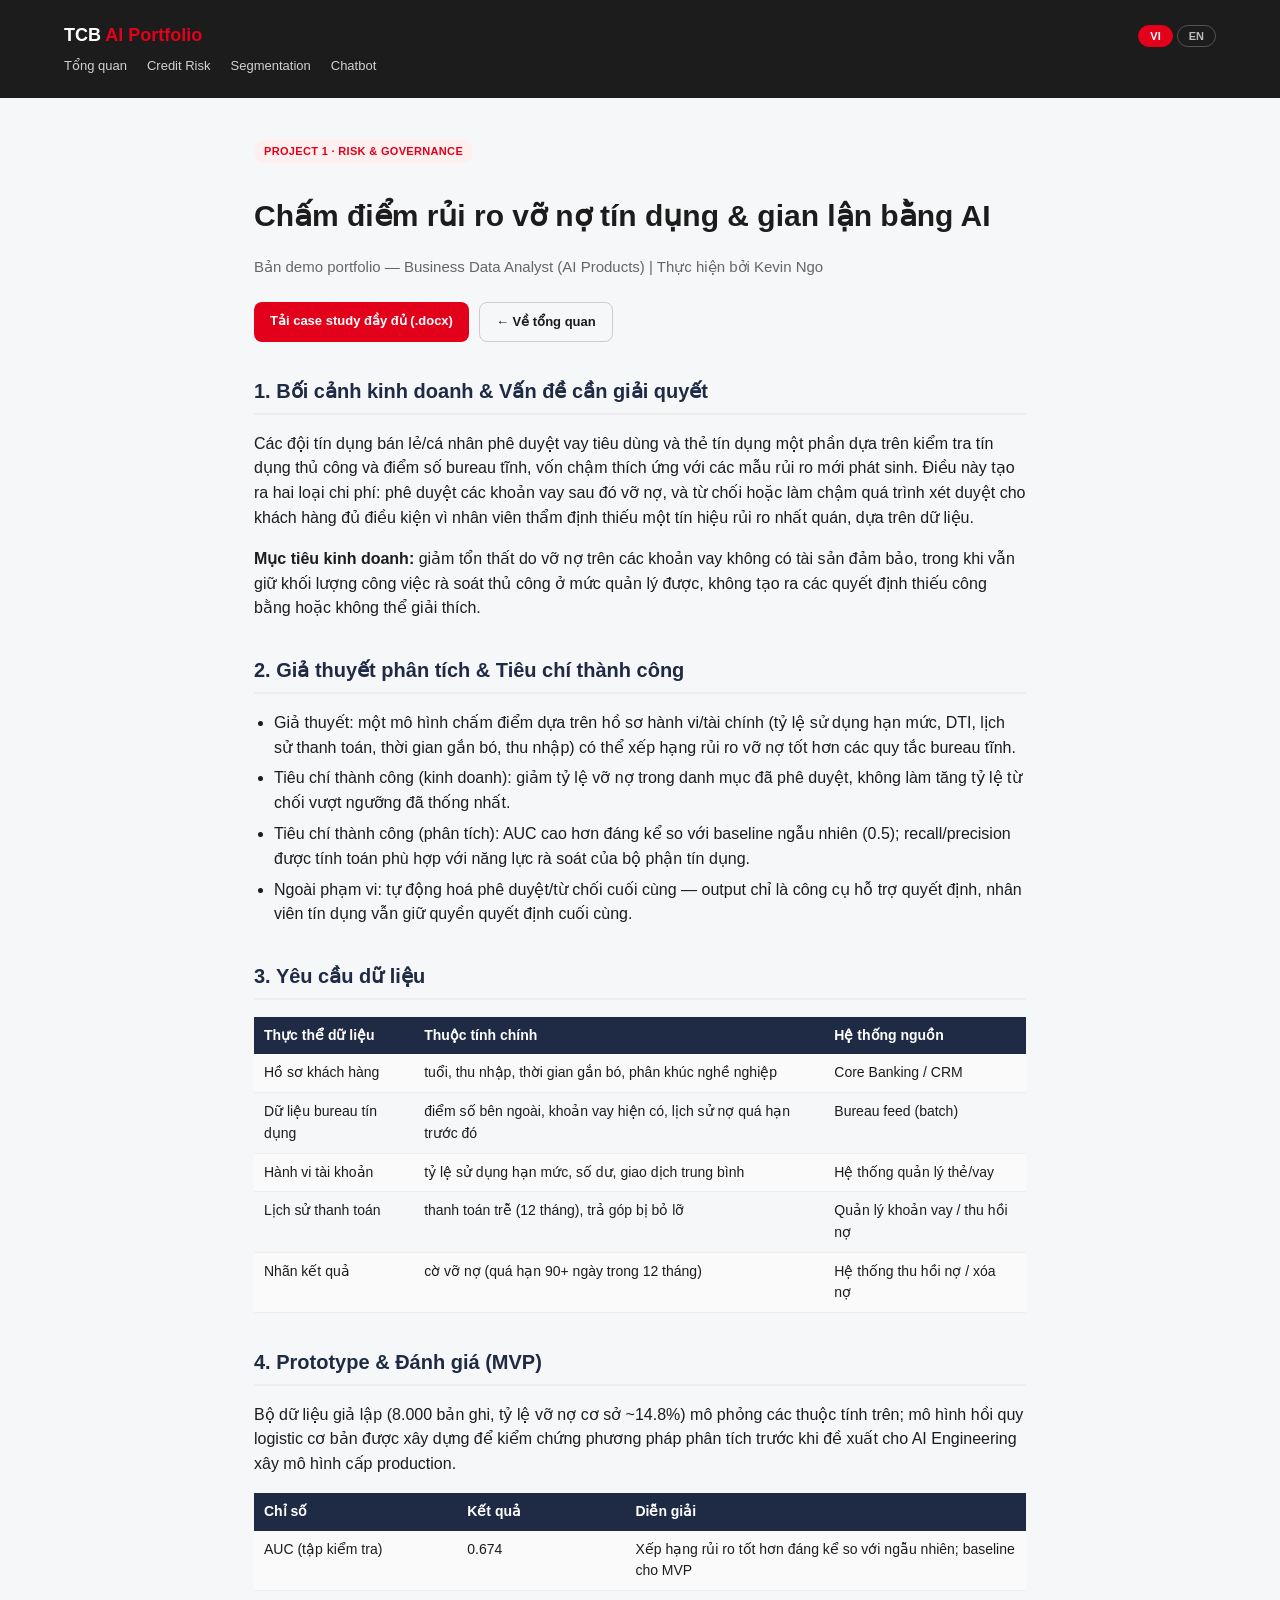
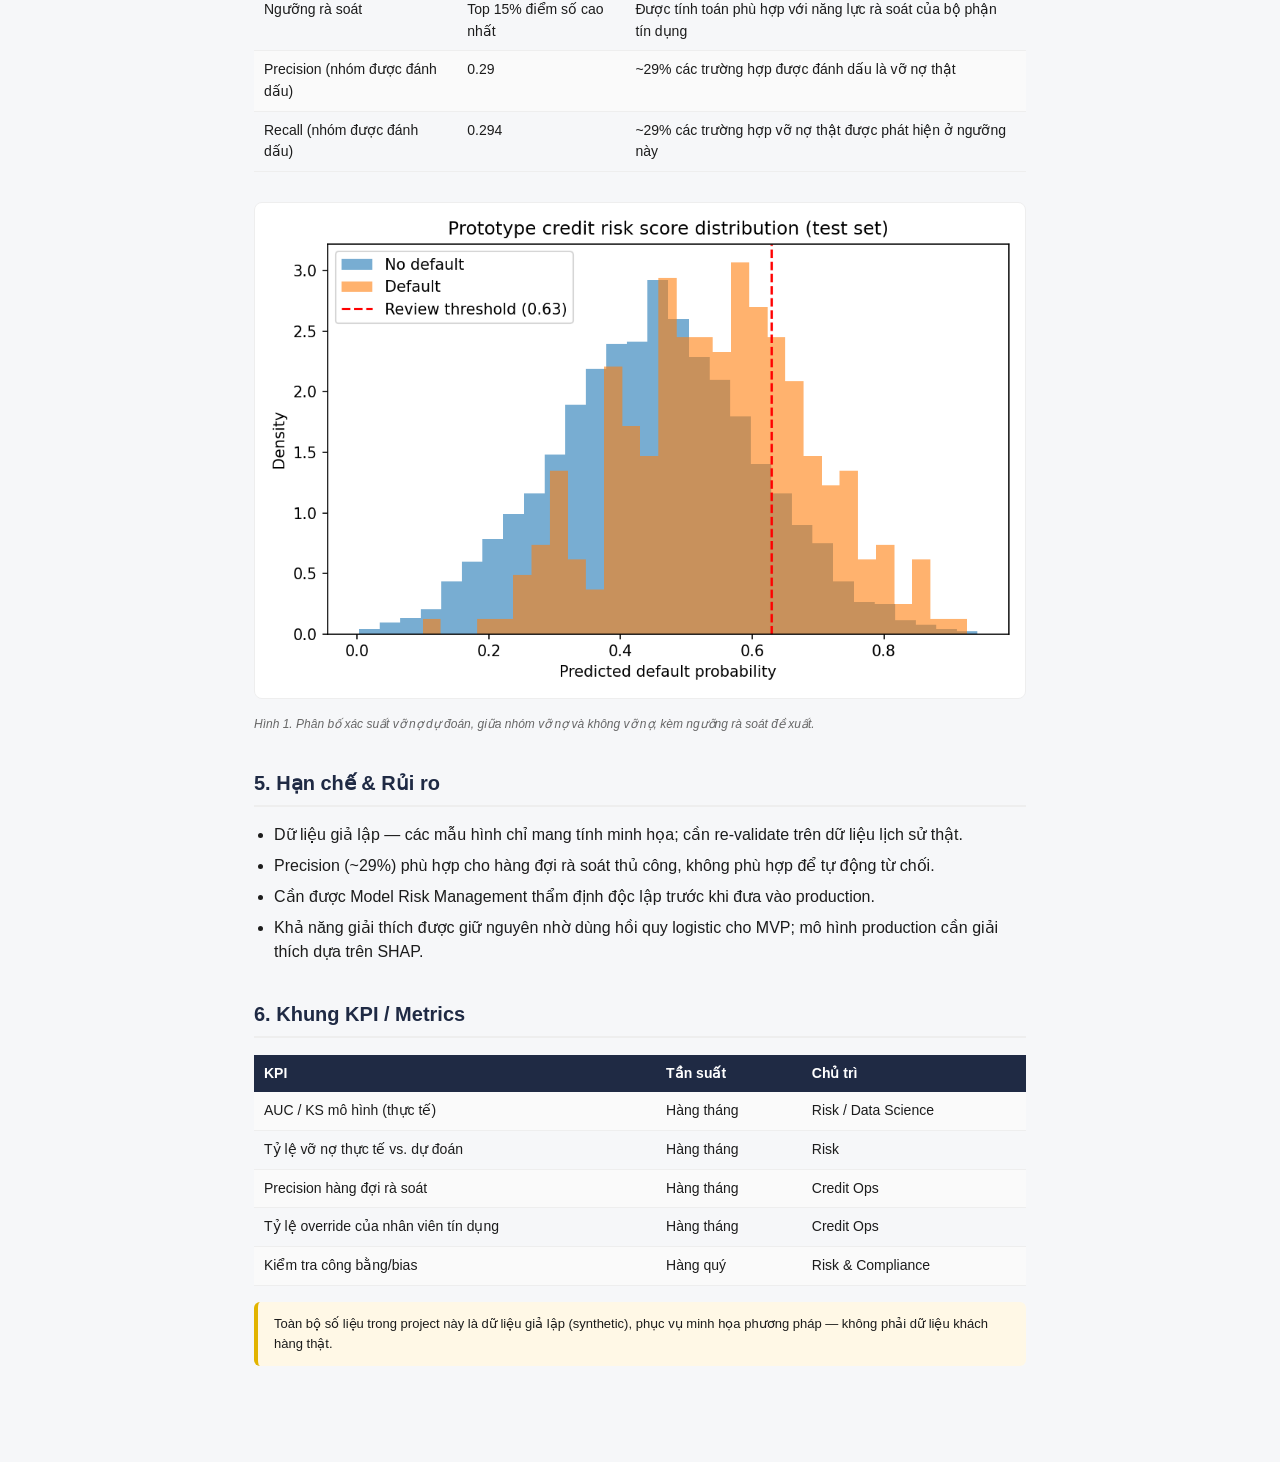
==== project1.html @ ac0376df "Remove JD-mapping table, add VI/EN bilingual toggle, translate all content" ====
<!DOCTYPE html>
<html lang="vi">
<head>
<meta charset="UTF-8">
<title>Project 1 — Credit Risk Scoring | TCB AI Portfolio</title>
<link rel="stylesheet" href="styles.css">
</head>
<body>
<header>
  <div class="headrow">
    <a href="index.html" class="brand">TCB<span> AI Portfolio</span></a>
    <div class="lang-switch">
      <button data-set-lang="vi">VI</button>
      <button data-set-lang="en">EN</button>
    </div>
  </div>
  <nav data-lang="vi">
    <a href="index.html">Tổng quan</a>
    <a href="project1.html">Credit Risk</a>
    <a href="project2.html">Segmentation</a>
    <a href="project3.html">Chatbot</a>
  </nav>
  <nav data-lang="en" hidden>
    <a href="index.html">Overview</a>
    <a href="project1.html">Credit Risk</a>
    <a href="project2.html">Segmentation</a>
    <a href="project3.html">Chatbot</a>
  </nav>
</header>
<main>

<div data-lang="vi">
  <div class="badge">PROJECT 1 · RISK &amp; GOVERNANCE</div>
  <h1>Chấm điểm rủi ro vỡ nợ tín dụng &amp; gian lận bằng AI</h1>
  <p class="subtitle">Bản demo portfolio — Business Data Analyst (AI Products) | Thực hiện bởi Kevin Ngo</p>
  <div class="btnrow">
    <a class="btn btn-primary" href="Project1_Credit_Risk_Case_Study.docx">Tải case study đầy đủ (.docx)</a>
    <a class="btn btn-outline" href="index.html">← Về tổng quan</a>
  </div>

  <h2>1. Bối cảnh kinh doanh &amp; Vấn đề cần giải quyết</h2>
  <p>Các đội tín dụng bán lẻ/cá nhân phê duyệt vay tiêu dùng và thẻ tín dụng một phần dựa trên kiểm tra tín dụng thủ công và điểm số bureau tĩnh, vốn chậm thích ứng với các mẫu rủi ro mới phát sinh. Điều này tạo ra hai loại chi phí: phê duyệt các khoản vay sau đó vỡ nợ, và từ chối hoặc làm chậm quá trình xét duyệt cho khách hàng đủ điều kiện vì nhân viên thẩm định thiếu một tín hiệu rủi ro nhất quán, dựa trên dữ liệu.</p>
  <p><b>Mục tiêu kinh doanh:</b> giảm tổn thất do vỡ nợ trên các khoản vay không có tài sản đảm bảo, trong khi vẫn giữ khối lượng công việc rà soát thủ công ở mức quản lý được, không tạo ra các quyết định thiếu công bằng hoặc không thể giải thích.</p>

  <h2>2. Giả thuyết phân tích &amp; Tiêu chí thành công</h2>
  <ul>
    <li>Giả thuyết: một mô hình chấm điểm dựa trên hồ sơ hành vi/tài chính (tỷ lệ sử dụng hạn mức, DTI, lịch sử thanh toán, thời gian gắn bó, thu nhập) có thể xếp hạng rủi ro vỡ nợ tốt hơn các quy tắc bureau tĩnh.</li>
    <li>Tiêu chí thành công (kinh doanh): giảm tỷ lệ vỡ nợ trong danh mục đã phê duyệt, không làm tăng tỷ lệ từ chối vượt ngưỡng đã thống nhất.</li>
    <li>Tiêu chí thành công (phân tích): AUC cao hơn đáng kể so với baseline ngẫu nhiên (0.5); recall/precision được tính toán phù hợp với năng lực rà soát của bộ phận tín dụng.</li>
    <li>Ngoài phạm vi: tự động hoá phê duyệt/từ chối cuối cùng — output chỉ là công cụ hỗ trợ quyết định, nhân viên tín dụng vẫn giữ quyền quyết định cuối cùng.</li>
  </ul>

  <h2>3. Yêu cầu dữ liệu</h2>
  <table>
    <tr><th>Thực thể dữ liệu</th><th>Thuộc tính chính</th><th>Hệ thống nguồn</th></tr>
    <tr><td>Hồ sơ khách hàng</td><td>tuổi, thu nhập, thời gian gắn bó, phân khúc nghề nghiệp</td><td>Core Banking / CRM</td></tr>
    <tr><td>Dữ liệu bureau tín dụng</td><td>điểm số bên ngoài, khoản vay hiện có, lịch sử nợ quá hạn trước đó</td><td>Bureau feed (batch)</td></tr>
    <tr><td>Hành vi tài khoản</td><td>tỷ lệ sử dụng hạn mức, số dư, giao dịch trung bình</td><td>Hệ thống quản lý thẻ/vay</td></tr>
    <tr><td>Lịch sử thanh toán</td><td>thanh toán trễ (12 tháng), trả góp bị bỏ lỡ</td><td>Quản lý khoản vay / thu hồi nợ</td></tr>
    <tr><td>Nhãn kết quả</td><td>cờ vỡ nợ (quá hạn 90+ ngày trong 12 tháng)</td><td>Hệ thống thu hồi nợ / xóa nợ</td></tr>
  </table>

  <h2>4. Prototype &amp; Đánh giá (MVP)</h2>
  <p>Bộ dữ liệu giả lập (8.000 bản ghi, tỷ lệ vỡ nợ cơ sở ~14.8%) mô phỏng các thuộc tính trên; mô hình hồi quy logistic cơ bản được xây dựng để kiểm chứng phương pháp phân tích trước khi đề xuất cho AI Engineering xây mô hình cấp production.</p>
  <table>
    <tr><th>Chỉ số</th><th>Kết quả</th><th>Diễn giải</th></tr>
    <tr><td>AUC (tập kiểm tra)</td><td>0.674</td><td>Xếp hạng rủi ro tốt hơn đáng kể so với ngẫu nhiên; baseline cho MVP</td></tr>
    <tr><td>Ngưỡng rà soát</td><td>Top 15% điểm số cao nhất</td><td>Được tính toán phù hợp với năng lực rà soát của bộ phận tín dụng</td></tr>
    <tr><td>Precision (nhóm được đánh dấu)</td><td>0.29</td><td>~29% các trường hợp được đánh dấu là vỡ nợ thật</td></tr>
    <tr><td>Recall (nhóm được đánh dấu)</td><td>0.294</td><td>~29% các trường hợp vỡ nợ thật được phát hiện ở ngưỡng này</td></tr>
  </table>
  <img class="fig" src="score_distribution.png" alt="Biểu đồ phân bố điểm rủi ro">
  <p class="caption">Hình 1. Phân bố xác suất vỡ nợ dự đoán, giữa nhóm vỡ nợ và không vỡ nợ, kèm ngưỡng rà soát đề xuất.</p>

  <h2>5. Hạn chế &amp; Rủi ro</h2>
  <ul>
    <li>Dữ liệu giả lập — các mẫu hình chỉ mang tính minh họa; cần re-validate trên dữ liệu lịch sử thật.</li>
    <li>Precision (~29%) phù hợp cho hàng đợi rà soát thủ công, không phù hợp để tự động từ chối.</li>
    <li>Cần được Model Risk Management thẩm định độc lập trước khi đưa vào production.</li>
    <li>Khả năng giải thích được giữ nguyên nhờ dùng hồi quy logistic cho MVP; mô hình production cần giải thích dựa trên SHAP.</li>
  </ul>

  <h2>6. Khung KPI / Metrics</h2>
  <table>
    <tr><th>KPI</th><th>Tần suất</th><th>Chủ trì</th></tr>
    <tr><td>AUC / KS mô hình (thực tế)</td><td>Hàng tháng</td><td>Risk / Data Science</td></tr>
    <tr><td>Tỷ lệ vỡ nợ thực tế vs. dự đoán</td><td>Hàng tháng</td><td>Risk</td></tr>
    <tr><td>Precision hàng đợi rà soát</td><td>Hàng tháng</td><td>Credit Ops</td></tr>
    <tr><td>Tỷ lệ override của nhân viên tín dụng</td><td>Hàng tháng</td><td>Credit Ops</td></tr>
    <tr><td>Kiểm tra công bằng/bias</td><td>Hàng quý</td><td>Risk &amp; Compliance</td></tr>
  </table>

  <div class="note">Toàn bộ số liệu trong project này là dữ liệu giả lập (synthetic), phục vụ minh họa phương pháp — không phải dữ liệu khách hàng thật.</div>
</div>

<div data-lang="en" hidden>
  <div class="badge">PROJECT 1 · RISK &amp; GOVERNANCE</div>
  <h1>AI-based Credit Default &amp; Fraud Risk Scoring</h1>
  <p class="subtitle">Portfolio demo — Business Data Analyst (AI Products) | Prepared by Kevin Ngo</p>
  <div class="btnrow">
    <a class="btn btn-primary" href="Project1_Credit_Risk_Case_Study.docx">Download full case study (.docx)</a>
    <a class="btn btn-outline" href="index.html">← Back to overview</a>
  </div>

  <h2>1. Business Context &amp; Problem Statement</h2>
  <p>Retail/consumer lending teams approve personal loans and credit cards partly on manual credit checks and static bureau scores, which are slow to adapt to emerging risk patterns. This creates two costs: approving loans that later default, and rejecting or slow-walking creditworthy customers because reviewers lack a consistent, data-driven risk signal.</p>
  <p><b>Business objective:</b> reduce default losses on unsecured lending while keeping manual-review workload manageable, without introducing unfair or non-explainable decisions.</p>

  <h2>2. Analytical Hypothesis &amp; Success Criteria</h2>
  <ul>
    <li>Hypothesis: a behavioral/financial-profile scoring model (utilization, DTI, payment history, tenure, income) can rank-order default risk better than static bureau-only rules.</li>
    <li>Success criteria (business): reduce default rate within the approved book, without increasing rejection rate beyond an agreed ceiling.</li>
    <li>Success criteria (analytical): AUC materially above random baseline (0.5); recall/precision sized to credit ops' review capacity.</li>
    <li>Out of scope: final approve/reject automation — output is decision-support, human officer retains final call.</li>
  </ul>

  <h2>3. Data Requirements</h2>
  <table>
    <tr><th>Entity</th><th>Key attributes</th><th>Source system</th></tr>
    <tr><td>Customer profile</td><td>age, income, tenure, employment segment</td><td>Core Banking / CRM</td></tr>
    <tr><td>Credit bureau data</td><td>external score, existing loans, prior delinquency</td><td>Bureau feed (batch)</td></tr>
    <tr><td>Account behavior</td><td>credit utilization, balances, avg transactions</td><td>Card/Loan servicing</td></tr>
    <tr><td>Payment history</td><td>late payments (12m), missed installments</td><td>Loan servicing / collections</td></tr>
    <tr><td>Outcome label</td><td>default flag (90+ DPD within 12m)</td><td>Collections / write-off system</td></tr>
  </table>

  <h2>4. Prototype &amp; Evaluation (MVP)</h2>
  <p>Synthetic dataset (8,000 records, ~14.8% base default rate) mirroring the attributes above; baseline logistic regression scoring model built to validate the analytical approach before proposing it to AI Engineering for a production-grade model.</p>
  <table>
    <tr><th>Metric</th><th>Result</th><th>Interpretation</th></tr>
    <tr><td>AUC (test set)</td><td>0.674</td><td>Ranks risk meaningfully better than random; MVP baseline</td></tr>
    <tr><td>Review threshold</td><td>Top 15% of scores</td><td>Sized to match credit ops' review capacity</td></tr>
    <tr><td>Precision (flagged)</td><td>0.29</td><td>~29% of flagged cases are true defaulters</td></tr>
    <tr><td>Recall (flagged)</td><td>0.294</td><td>~29% of actual defaulters caught at this threshold</td></tr>
  </table>
  <img class="fig" src="score_distribution.png" alt="Score distribution chart">
  <p class="caption">Figure 1. Distribution of predicted default probability, defaulters vs. non-defaulters, with proposed review threshold.</p>

  <h2>5. Limitations &amp; Risks</h2>
  <ul>
    <li>Synthetic data — patterns are illustrative only; must re-validate on real historical data.</li>
    <li>Precision (~29%) suitable for a review queue, not for auto-decline.</li>
    <li>Requires independent Model Risk Management validation before production use.</li>
    <li>Explainability preserved via logistic regression for MVP; production model needs SHAP-based explanations.</li>
  </ul>

  <h2>6. KPI / Metrics Framework</h2>
  <table>
    <tr><th>KPI</th><th>Cadence</th><th>Owner</th></tr>
    <tr><td>Model AUC / KS (live)</td><td>Monthly</td><td>Risk / Data Science</td></tr>
    <tr><td>Actual vs. predicted default rate</td><td>Monthly</td><td>Risk</td></tr>
    <tr><td>Review queue precision</td><td>Monthly</td><td>Credit Ops</td></tr>
    <tr><td>Officer override rate</td><td>Monthly</td><td>Credit Ops</td></tr>
    <tr><td>Fairness/bias check</td><td>Quarterly</td><td>Risk &amp; Compliance</td></tr>
  </table>

  <div class="note">All figures in this project are synthetic data used for methodology illustration only — not real customer data.</div>
</div>

</main>
<script src="lang.js"></script>
</body>
</html>
---- styles.css ----
:root{
  --primary:#e2001a; --dark:#1c1c1c; --bg:#f6f7f9; --card:#ffffff; --muted:#666;
}
*{box-sizing:border-box;}
body{margin:0; font-family:'Segoe UI',Arial,sans-serif; background:var(--bg); color:var(--dark); line-height:1.55;}
header{background:var(--dark); color:#fff; padding:22px 5vw;}
header a{color:#fff; text-decoration:none;}
header .brand{font-weight:700; font-size:18px;}
header .brand span{color:var(--primary);}
.headrow{display:flex; justify-content:space-between; align-items:center;}
nav{display:flex; gap:20px; margin-top:6px;}
nav a{font-size:13px; opacity:.8;}
nav a:hover{opacity:1; text-decoration:underline;}
.lang-switch{display:flex; gap:4px;}
.lang-switch button{background:transparent; border:1px solid rgba(255,255,255,.35); color:#fff; font-size:11px; font-weight:600; padding:4px 11px; border-radius:14px; cursor:pointer; opacity:.7;}
.lang-switch button:hover{opacity:1;}
.lang-switch button.active{background:var(--primary); border-color:var(--primary); opacity:1;}
[data-lang][hidden]{display:none !important;}
main{max-width:900px; margin:0 auto; padding:40px 5vw 80px;}
h1{font-size:30px; margin-bottom:4px;}
.subtitle{color:var(--muted); font-size:15px; margin-bottom:24px;}
.badge{display:inline-block; background:#fff0f0; color:var(--primary); font-size:11px; font-weight:600; padding:3px 10px; border-radius:12px; margin-bottom:10px; letter-spacing:.03em;}
h2{color:#1F2A44; font-size:20px; border-bottom:2px solid #eee; padding-bottom:6px; margin-top:34px;}
table{width:100%; border-collapse:collapse; margin:14px 0; font-size:14px;}
th{background:#1F2A44; color:#fff; text-align:left; padding:8px 10px;}
td{padding:8px 10px; border-bottom:1px solid #eee; vertical-align:top;}
tr:nth-child(even) td{background:#fafafa;}
ul{padding-left:20px;}
li{margin-bottom:6px;}
.card{background:var(--card); border-radius:12px; padding:24px 28px; box-shadow:0 2px 12px rgba(0,0,0,.05); margin-bottom:18px;}
.cards{display:grid; grid-template-columns:repeat(auto-fit,minmax(240px,1fr)); gap:18px; margin-top:20px;}
.proj-card{background:var(--card); border-radius:14px; padding:22px; box-shadow:0 2px 14px rgba(0,0,0,.06); text-decoration:none; color:var(--dark); display:block; transition:transform .15s;}
.proj-card:hover{transform:translateY(-3px);}
.proj-card .tag{font-size:11px; color:var(--primary); font-weight:700; text-transform:uppercase;}
.proj-card h3{margin:8px 0 6px; font-size:18px;}
.proj-card p{font-size:13px; color:var(--muted); margin:0;}
.btnrow{display:flex; gap:10px; margin-top:14px; flex-wrap:wrap;}
.btn{display:inline-block; padding:9px 16px; border-radius:8px; font-size:13px; text-decoration:none; font-weight:600;}
.btn-primary{background:var(--primary); color:#fff;}
.btn-outline{border:1px solid #ccc; color:var(--dark);}
img.fig{max-width:100%; border-radius:8px; margin:16px 0; border:1px solid #eee;}
.caption{font-size:12px; color:var(--muted); font-style:italic; margin-top:-8px; margin-bottom:20px;}
footer{text-align:center; font-size:12px; color:#999; padding:30px 0;}
.note{background:#fff8e6; border-left:4px solid #e2b400; padding:12px 16px; font-size:13px; border-radius:6px; margin:16px 0;}
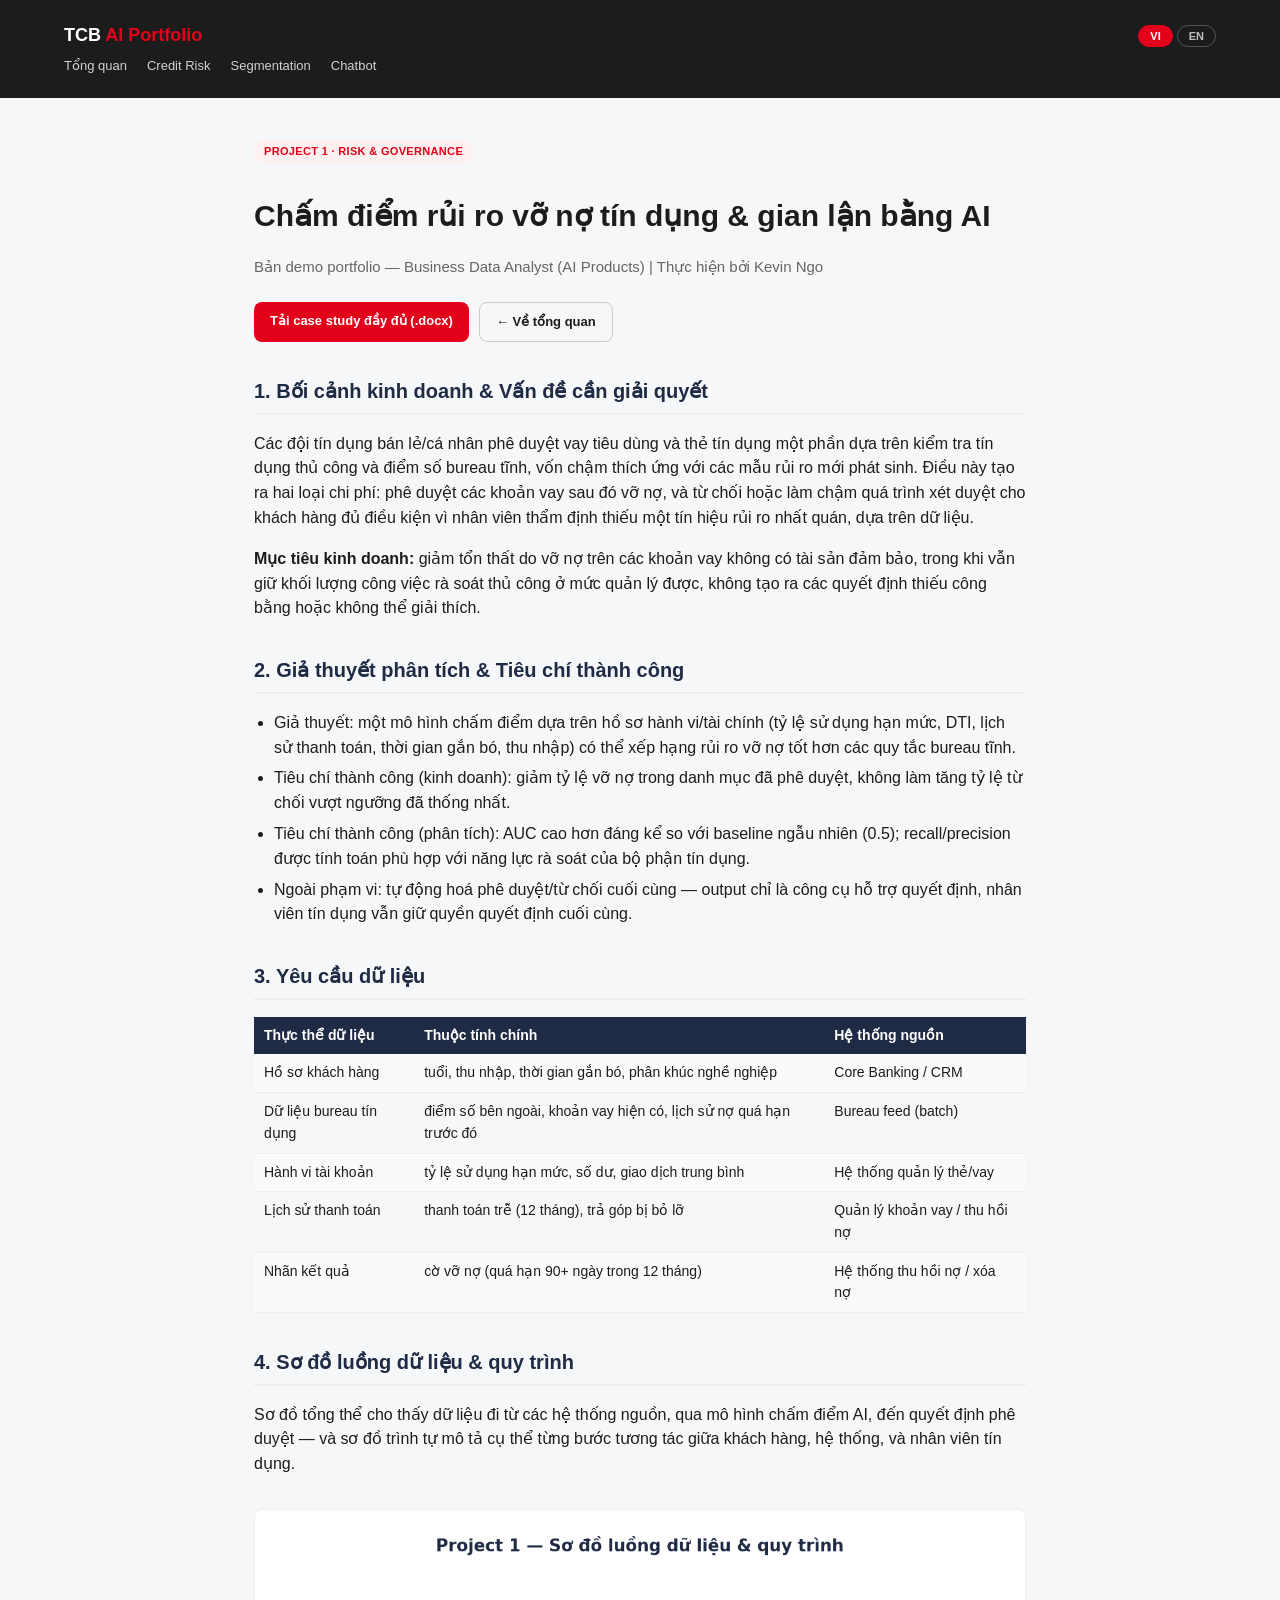
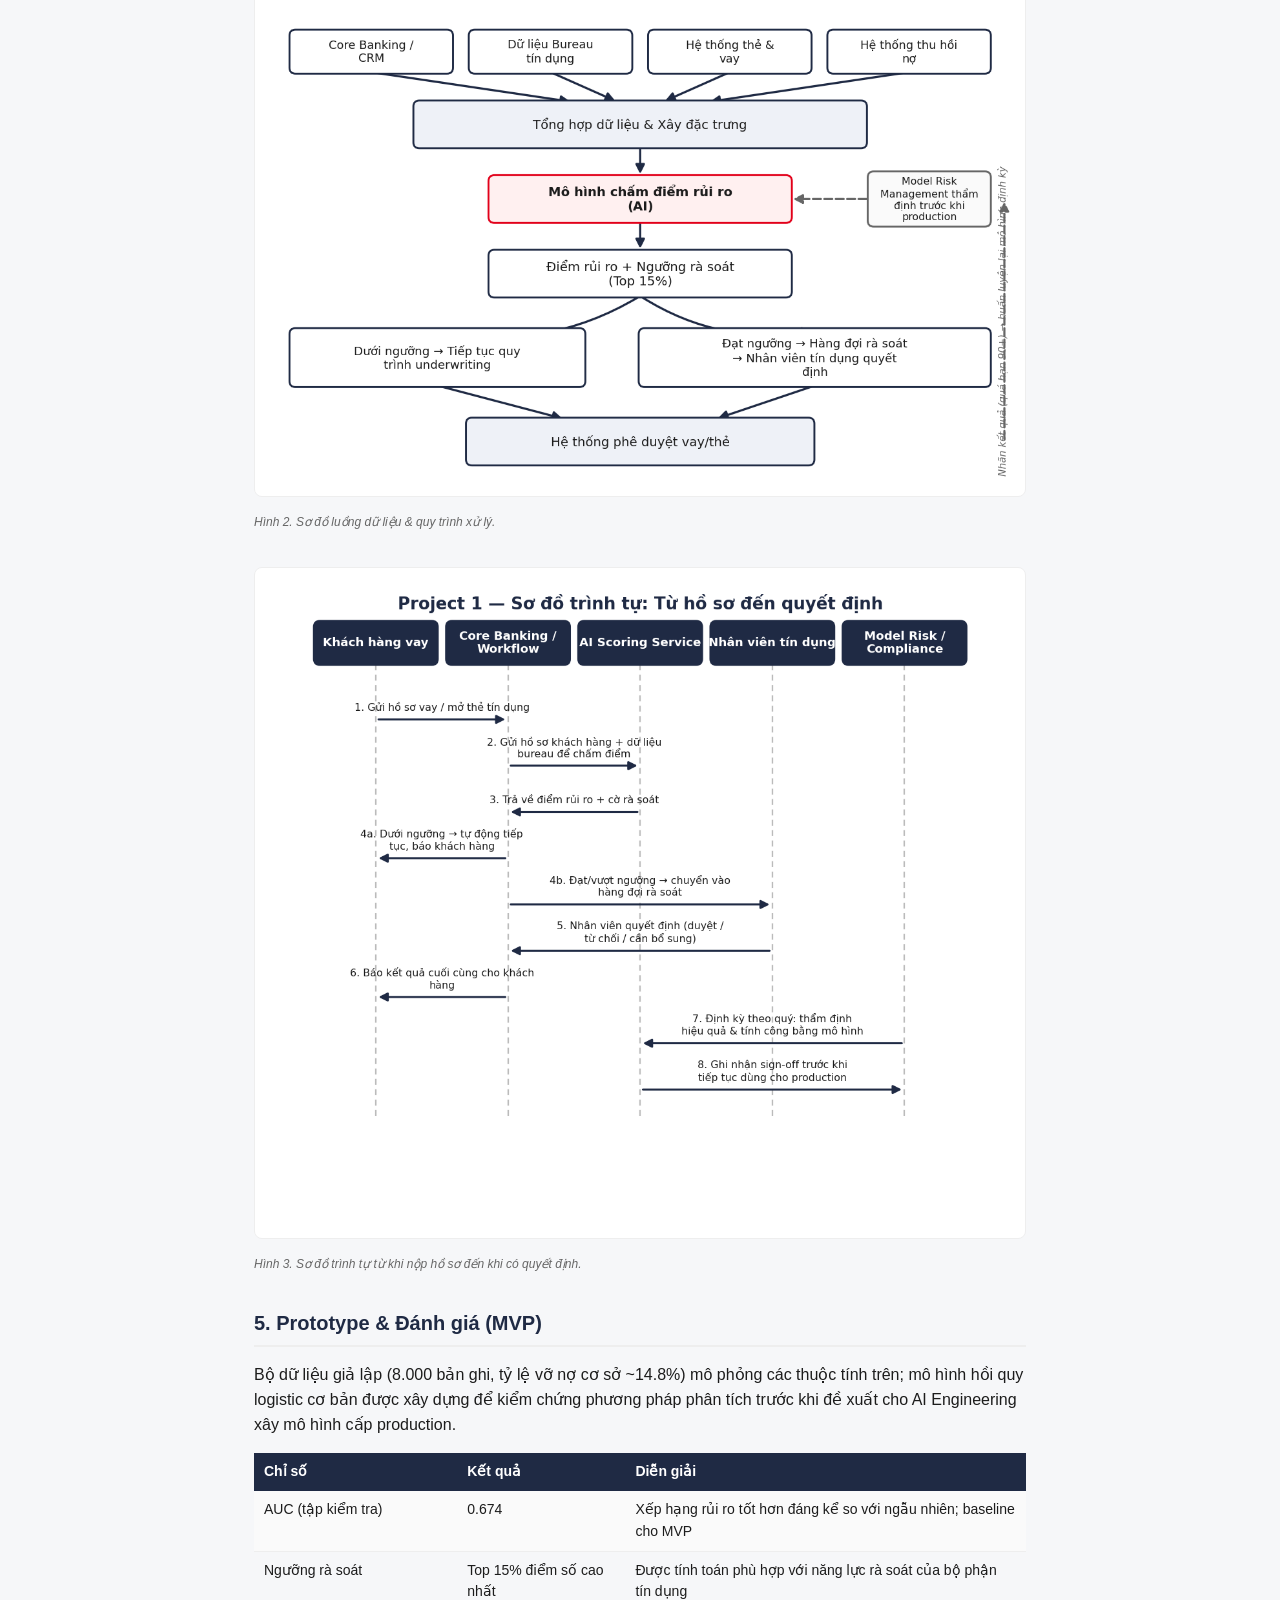
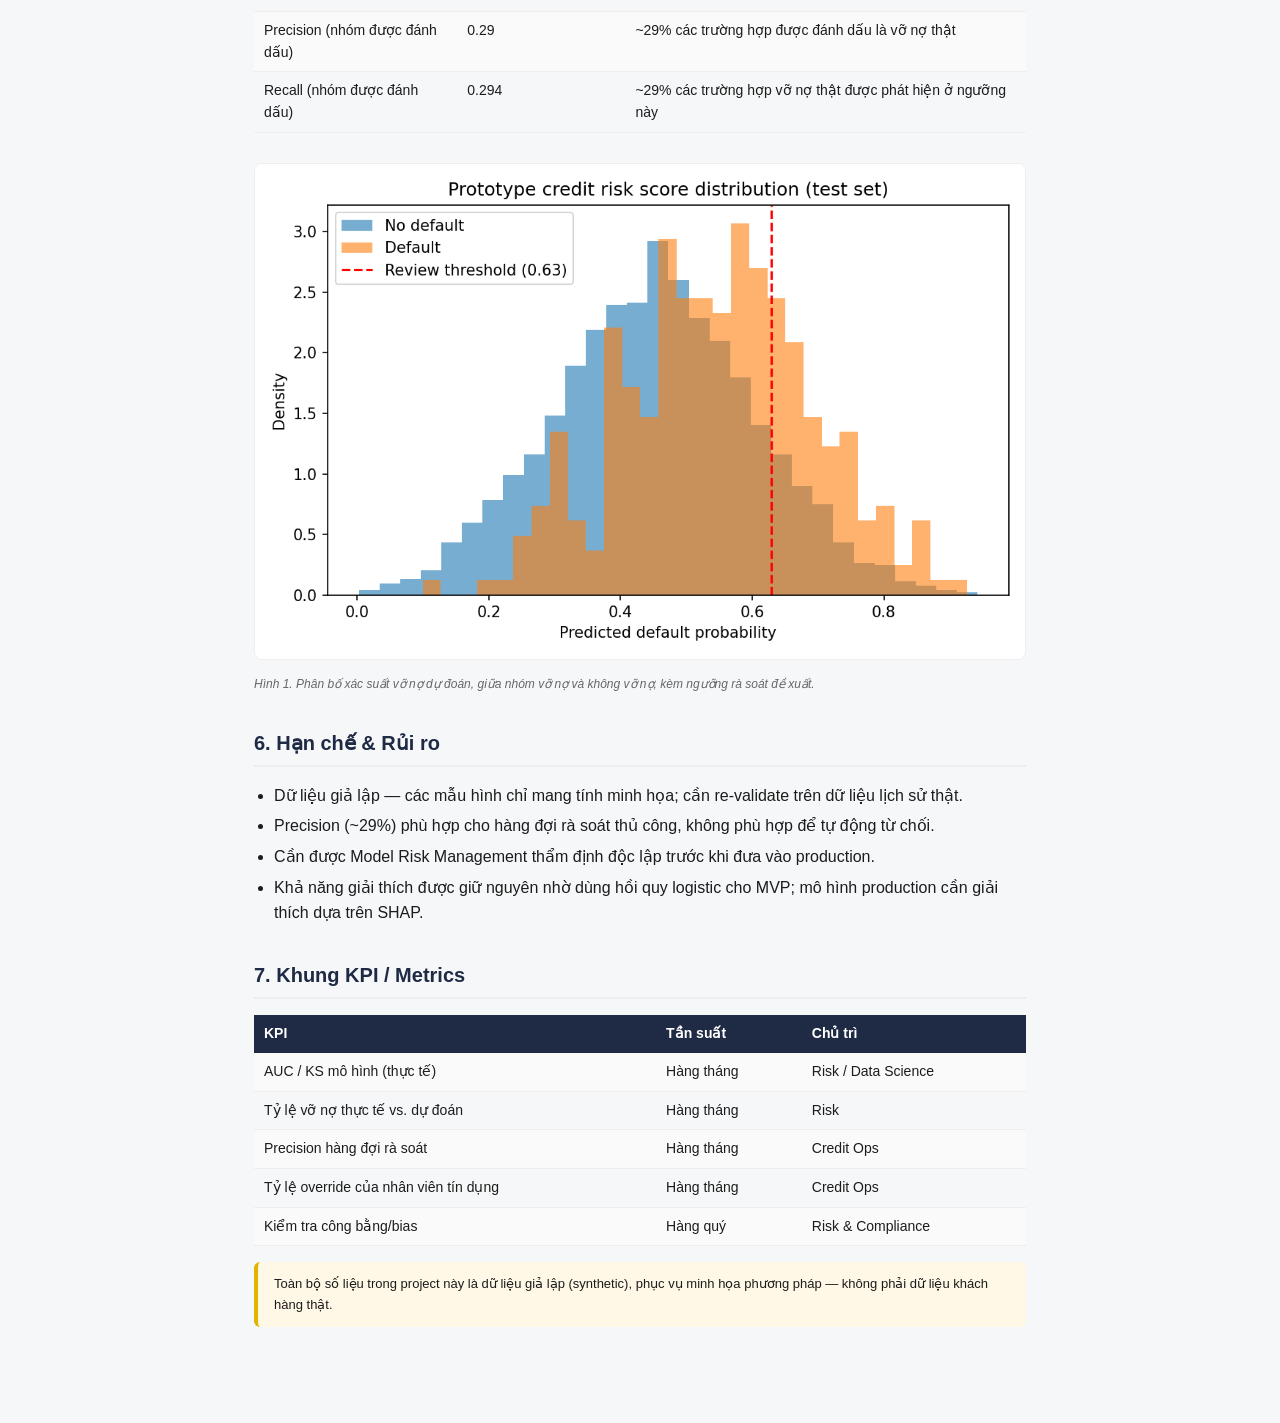
==== commit 314509e8: "Add UML-style process/sequence diagrams to all 3 case studies (web pages + docx files)" ====
--- a/project1.html
+++ b/project1.html
@@ -60,7 +60,14 @@
     <tr><td>Nhãn kết quả</td><td>cờ vỡ nợ (quá hạn 90+ ngày trong 12 tháng)</td><td>Hệ thống thu hồi nợ / xóa nợ</td></tr>
   </table>
 
-  <h2>4. Prototype &amp; Đánh giá (MVP)</h2>
+  <h2>4. Sơ đồ luồng dữ liệu &amp; quy trình</h2>
+  <p>Sơ đồ tổng thể cho thấy dữ liệu đi từ các hệ thống nguồn, qua mô hình chấm điểm AI, đến quyết định phê duyệt — và sơ đồ trình tự mô tả cụ thể từng bước tương tác giữa khách hàng, hệ thống, và nhân viên tín dụng.</p>
+  <img class="fig" src="diagrams/p1_flow_vi.png" alt="Sơ đồ luồng dữ liệu Project 1">
+  <p class="caption">Hình 2. Sơ đồ luồng dữ liệu &amp; quy trình xử lý.</p>
+  <img class="fig" src="diagrams/p1_seq_vi.png" alt="Sơ đồ trình tự Project 1">
+  <p class="caption">Hình 3. Sơ đồ trình tự từ khi nộp hồ sơ đến khi có quyết định.</p>
+
+  <h2>5. Prototype &amp; Đánh giá (MVP)</h2>
   <p>Bộ dữ liệu giả lập (8.000 bản ghi, tỷ lệ vỡ nợ cơ sở ~14.8%) mô phỏng các thuộc tính trên; mô hình hồi quy logistic cơ bản được xây dựng để kiểm chứng phương pháp phân tích trước khi đề xuất cho AI Engineering xây mô hình cấp production.</p>
   <table>
     <tr><th>Chỉ số</th><th>Kết quả</th><th>Diễn giải</th></tr>
@@ -72,7 +79,7 @@
   <img class="fig" src="score_distribution.png" alt="Biểu đồ phân bố điểm rủi ro">
   <p class="caption">Hình 1. Phân bố xác suất vỡ nợ dự đoán, giữa nhóm vỡ nợ và không vỡ nợ, kèm ngưỡng rà soát đề xuất.</p>
 
-  <h2>5. Hạn chế &amp; Rủi ro</h2>
+  <h2>6. Hạn chế &amp; Rủi ro</h2>
   <ul>
     <li>Dữ liệu giả lập — các mẫu hình chỉ mang tính minh họa; cần re-validate trên dữ liệu lịch sử thật.</li>
     <li>Precision (~29%) phù hợp cho hàng đợi rà soát thủ công, không phù hợp để tự động từ chối.</li>
@@ -80,7 +87,7 @@
     <li>Khả năng giải thích được giữ nguyên nhờ dùng hồi quy logistic cho MVP; mô hình production cần giải thích dựa trên SHAP.</li>
   </ul>
 
-  <h2>6. Khung KPI / Metrics</h2>
+  <h2>7. Khung KPI / Metrics</h2>
   <table>
     <tr><th>KPI</th><th>Tần suất</th><th>Chủ trì</th></tr>
     <tr><td>AUC / KS mô hình (thực tế)</td><td>Hàng tháng</td><td>Risk / Data Science</td></tr>
@@ -124,7 +131,14 @@
     <tr><td>Outcome label</td><td>default flag (90+ DPD within 12m)</td><td>Collections / write-off system</td></tr>
   </table>
 
-  <h2>4. Prototype &amp; Evaluation (MVP)</h2>
+  <h2>4. Data &amp; Process Flow Diagrams</h2>
+  <p>The overall diagram shows how data flows from source systems through the AI scoring model to the approval decision, and the sequence diagram details each step of the interaction between the applicant, the system, and the credit officer.</p>
+  <img class="fig" src="diagrams/p1_flow_en.png" alt="Project 1 data flow diagram">
+  <p class="caption">Figure 2. Data &amp; process flow diagram.</p>
+  <img class="fig" src="diagrams/p1_seq_en.png" alt="Project 1 sequence diagram">
+  <p class="caption">Figure 3. Sequence diagram from application submission to decision.</p>
+
+  <h2>5. Prototype &amp; Evaluation (MVP)</h2>
   <p>Synthetic dataset (8,000 records, ~14.8% base default rate) mirroring the attributes above; baseline logistic regression scoring model built to validate the analytical approach before proposing it to AI Engineering for a production-grade model.</p>
   <table>
     <tr><th>Metric</th><th>Result</th><th>Interpretation</th></tr>
@@ -136,7 +150,7 @@
   <img class="fig" src="score_distribution.png" alt="Score distribution chart">
   <p class="caption">Figure 1. Distribution of predicted default probability, defaulters vs. non-defaulters, with proposed review threshold.</p>
 
-  <h2>5. Limitations &amp; Risks</h2>
+  <h2>6. Limitations &amp; Risks</h2>
   <ul>
     <li>Synthetic data — patterns are illustrative only; must re-validate on real historical data.</li>
     <li>Precision (~29%) suitable for a review queue, not for auto-decline.</li>
@@ -144,7 +158,7 @@
     <li>Explainability preserved via logistic regression for MVP; production model needs SHAP-based explanations.</li>
   </ul>
 
-  <h2>6. KPI / Metrics Framework</h2>
+  <h2>7. KPI / Metrics Framework</h2>
   <table>
     <tr><th>KPI</th><th>Cadence</th><th>Owner</th></tr>
     <tr><td>Model AUC / KS (live)</td><td>Monthly</td><td>Risk / Data Science</td></tr>
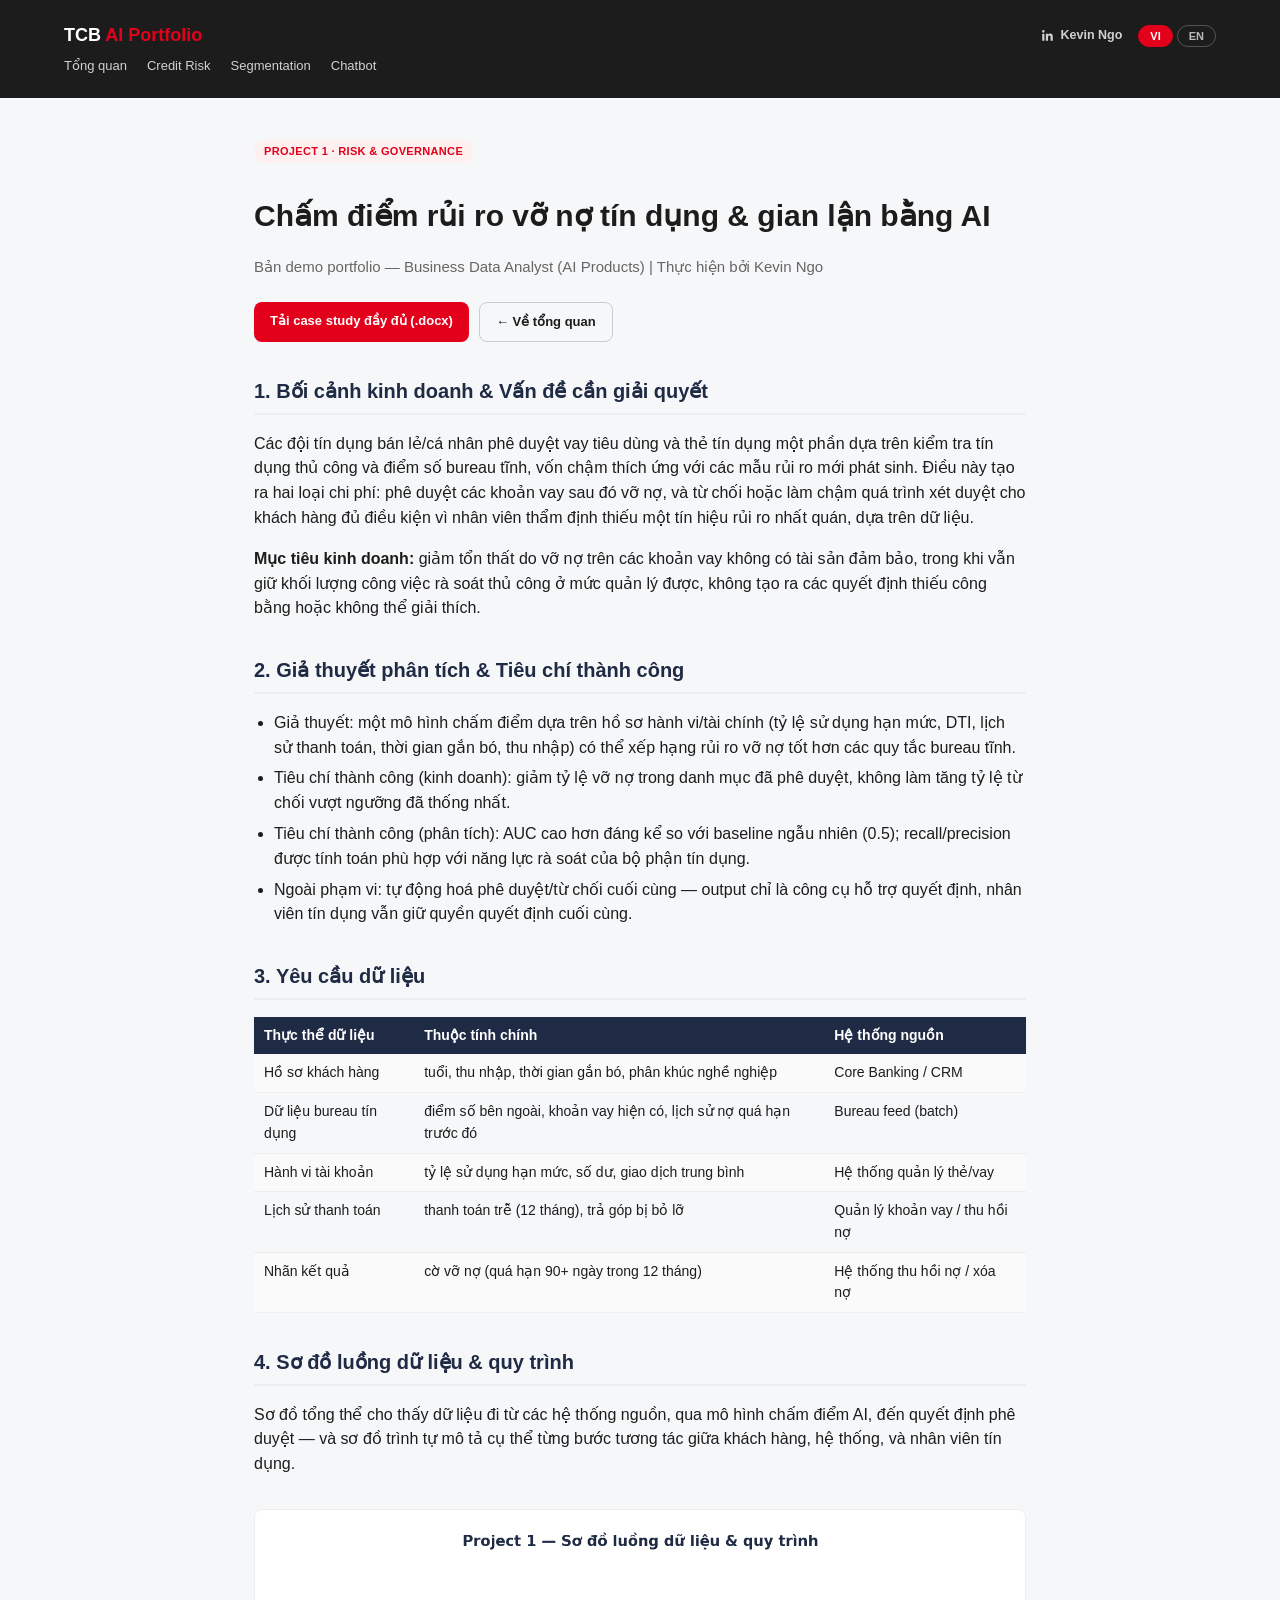
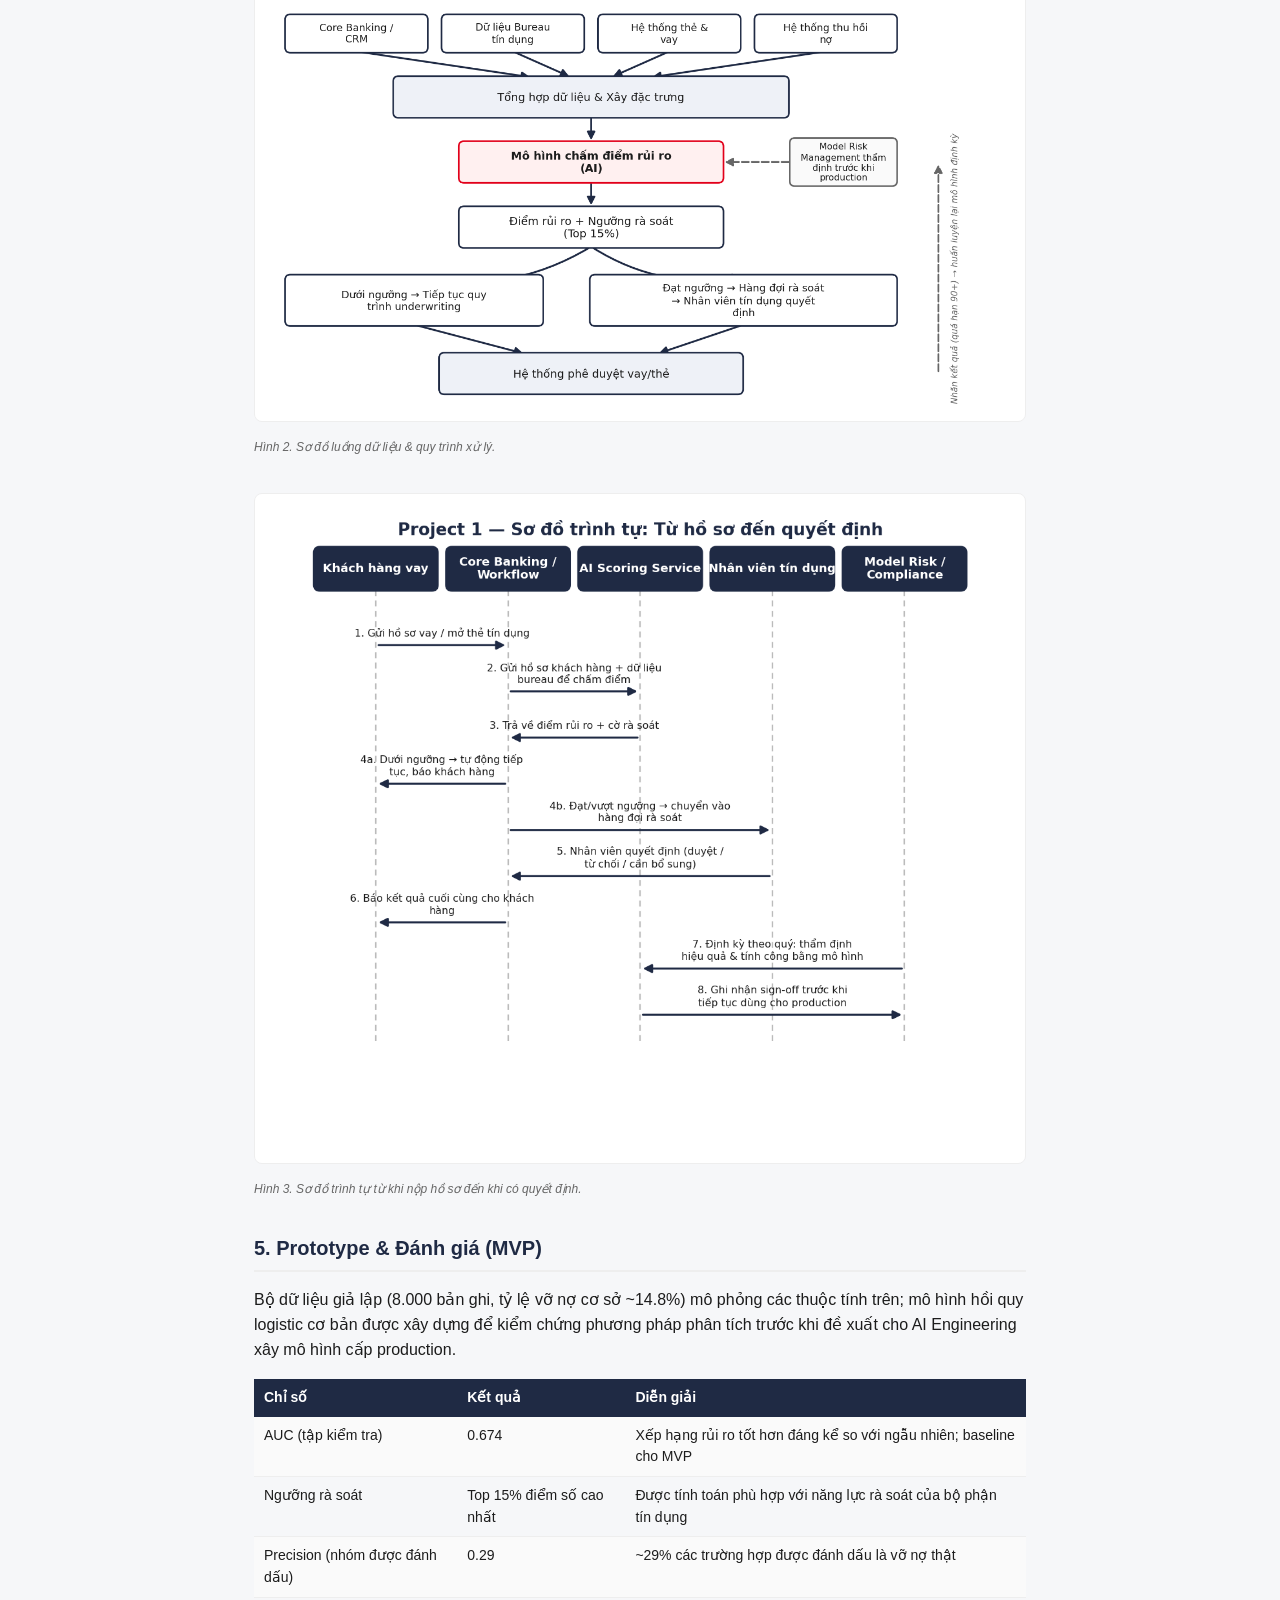
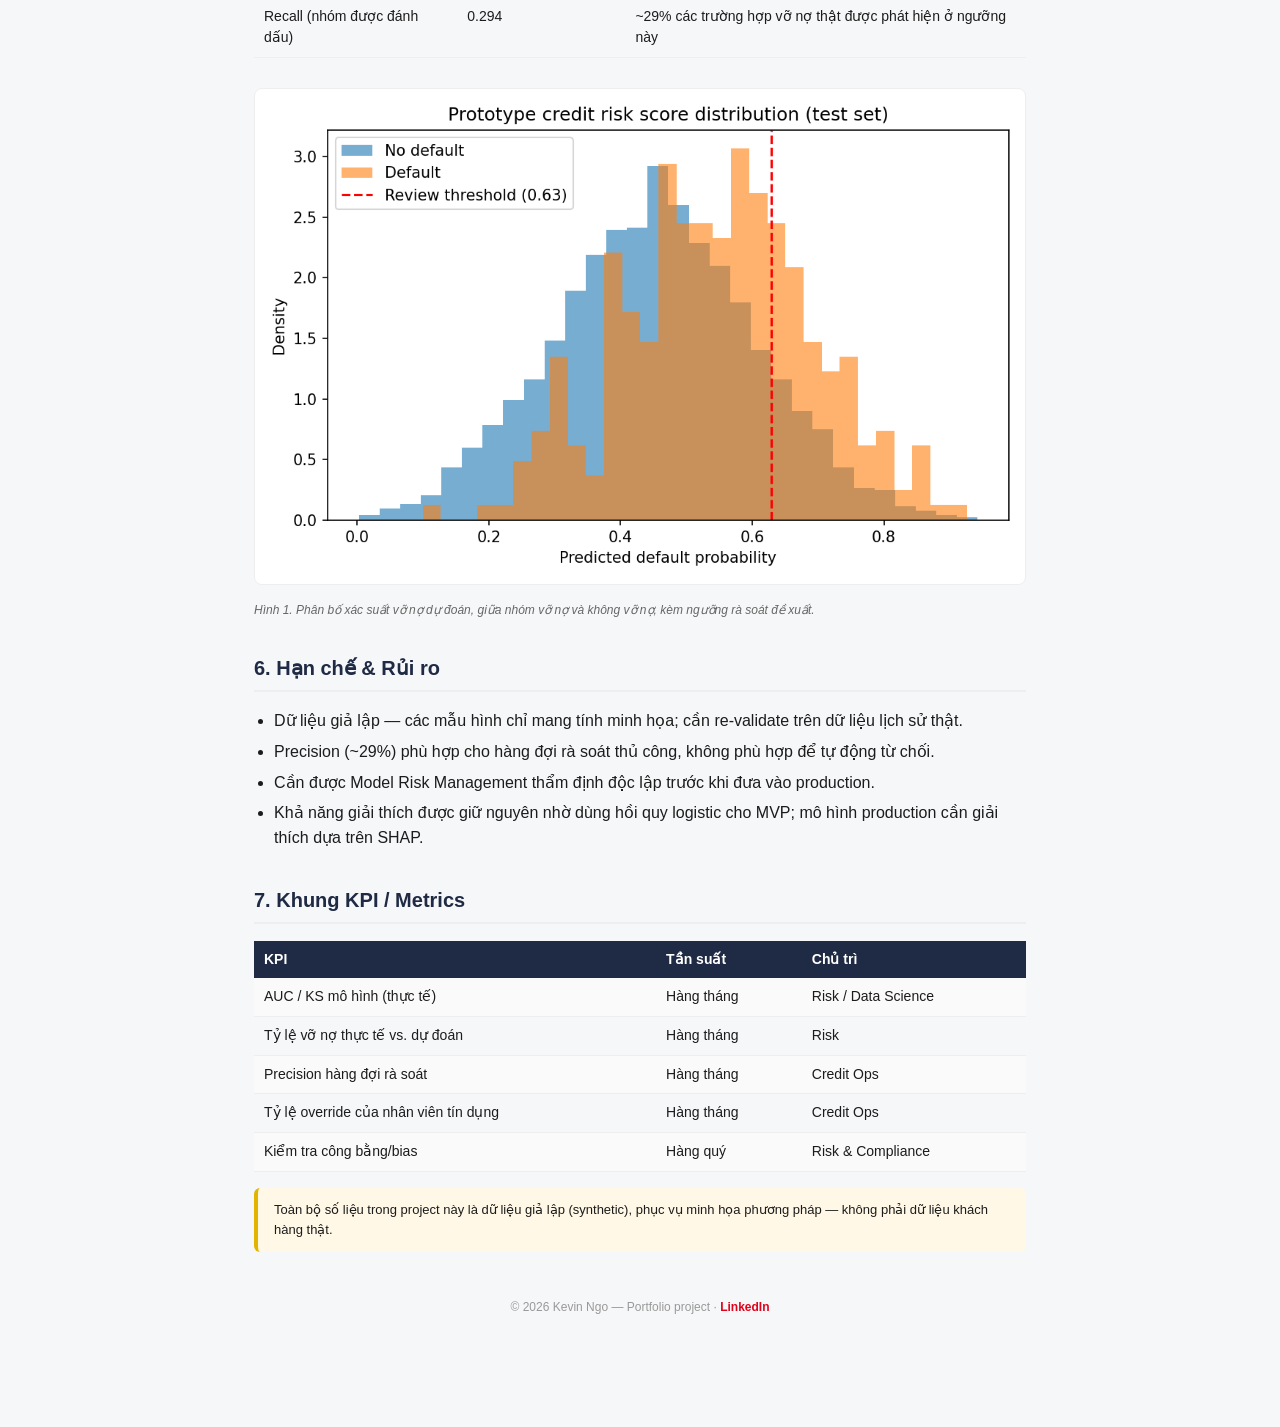
==== commit 62cfc2df: "Add author attribution (Kevin Ngo + LinkedIn) to site header/footer and case study docx cover pages" ====
--- a/project1.html
+++ b/project1.html
@@ -9,9 +9,15 @@
 <header>
   <div class="headrow">
     <a href="index.html" class="brand">TCB<span> AI Portfolio</span></a>
-    <div class="lang-switch">
-      <button data-set-lang="vi">VI</button>
-      <button data-set-lang="en">EN</button>
+    <div class="headrow-right">
+      <a class="author-link" href="https://www.linkedin.com/in/ng%C3%B4-quang-nguy%C3%AAn-966184140/" target="_blank" rel="noopener">
+        <svg viewBox="0 0 24 24"><path d="M20.45 20.45h-3.55v-5.57c0-1.33-.02-3.03-1.85-3.03-1.85 0-2.14 1.45-2.14 2.94v5.66H9.36V9h3.41v1.56h.05c.48-.9 1.64-1.85 3.38-1.85 3.6 0 4.27 2.37 4.27 5.46v6.28zM5.34 7.43a2.06 2.06 0 1 1 0-4.12 2.06 2.06 0 0 1 0 4.12zM7.12 20.45H3.56V9h3.56v11.45z"/></svg>
+        Kevin Ngo
+      </a>
+      <div class="lang-switch">
+        <button data-set-lang="vi">VI</button>
+        <button data-set-lang="en">EN</button>
+      </div>
     </div>
   </div>
   <nav data-lang="vi">
@@ -171,6 +177,9 @@
   <div class="note">All figures in this project are synthetic data used for methodology illustration only — not real customer data.</div>
 </div>
 
+<footer>
+  © 2026 Kevin Ngo — Portfolio project · <a class="li-link" href="https://www.linkedin.com/in/ng%C3%B4-quang-nguy%C3%AAn-966184140/" target="_blank" rel="noopener">LinkedIn</a>
+</footer>
 </main>
 <script src="lang.js"></script>
 </body>
--- a/styles.css
+++ b/styles.css
@@ -15,6 +15,12 @@
 .lang-switch button{background:transparent; border:1px solid rgba(255,255,255,.35); color:#fff; font-size:11px; font-weight:600; padding:4px 11px; border-radius:14px; cursor:pointer; opacity:.7;}
 .lang-switch button:hover{opacity:1;}
 .lang-switch button.active{background:var(--primary); border-color:var(--primary); opacity:1;}
+.headrow-right{display:flex; align-items:center; gap:16px;}
+.author-link{display:flex; align-items:center; gap:6px; color:#fff; opacity:.8; font-size:12.5px; font-weight:600; text-decoration:none;}
+.author-link:hover{opacity:1; text-decoration:underline;}
+.author-link svg{width:15px; height:15px; fill:#fff;}
+footer .li-link{color:var(--primary); font-weight:600; text-decoration:none;}
+footer .li-link:hover{text-decoration:underline;}
 [data-lang][hidden]{display:none !important;}
 main{max-width:900px; margin:0 auto; padding:40px 5vw 80px;}
 h1{font-size:30px; margin-bottom:4px;}
